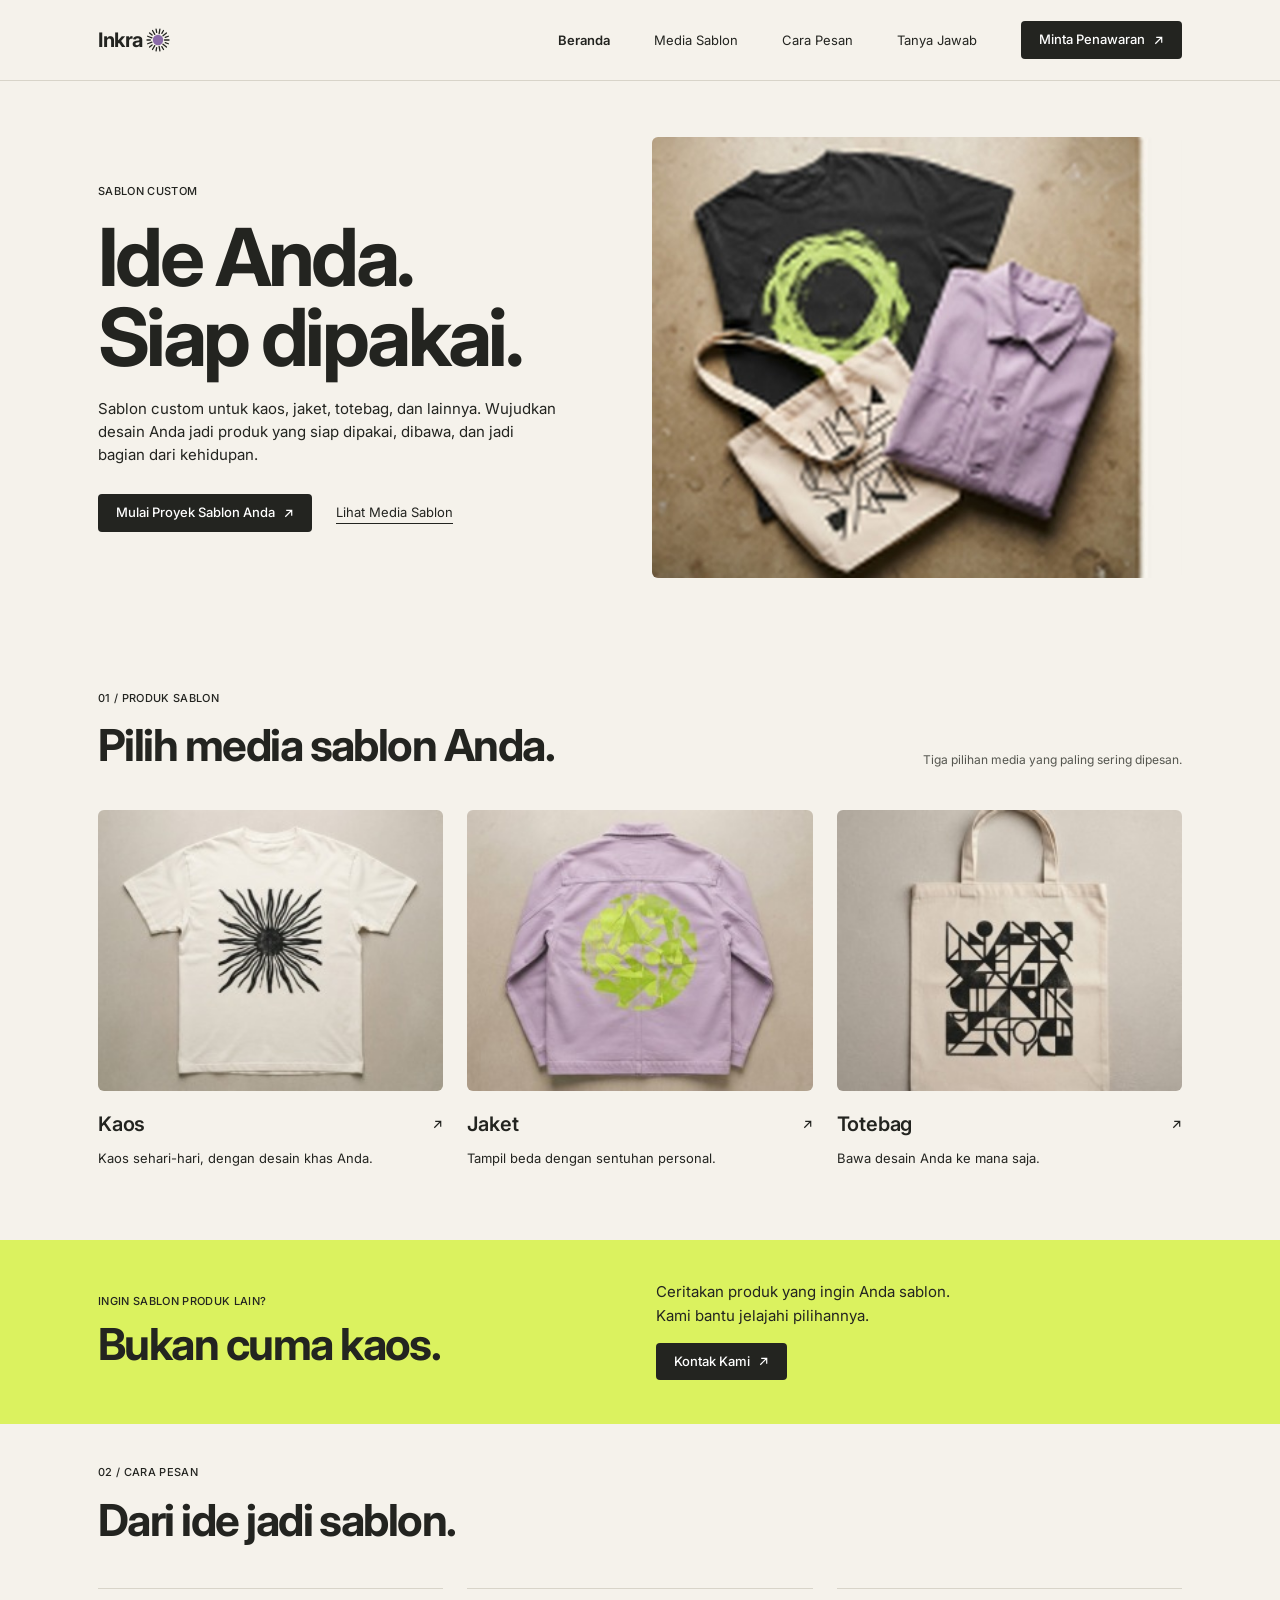
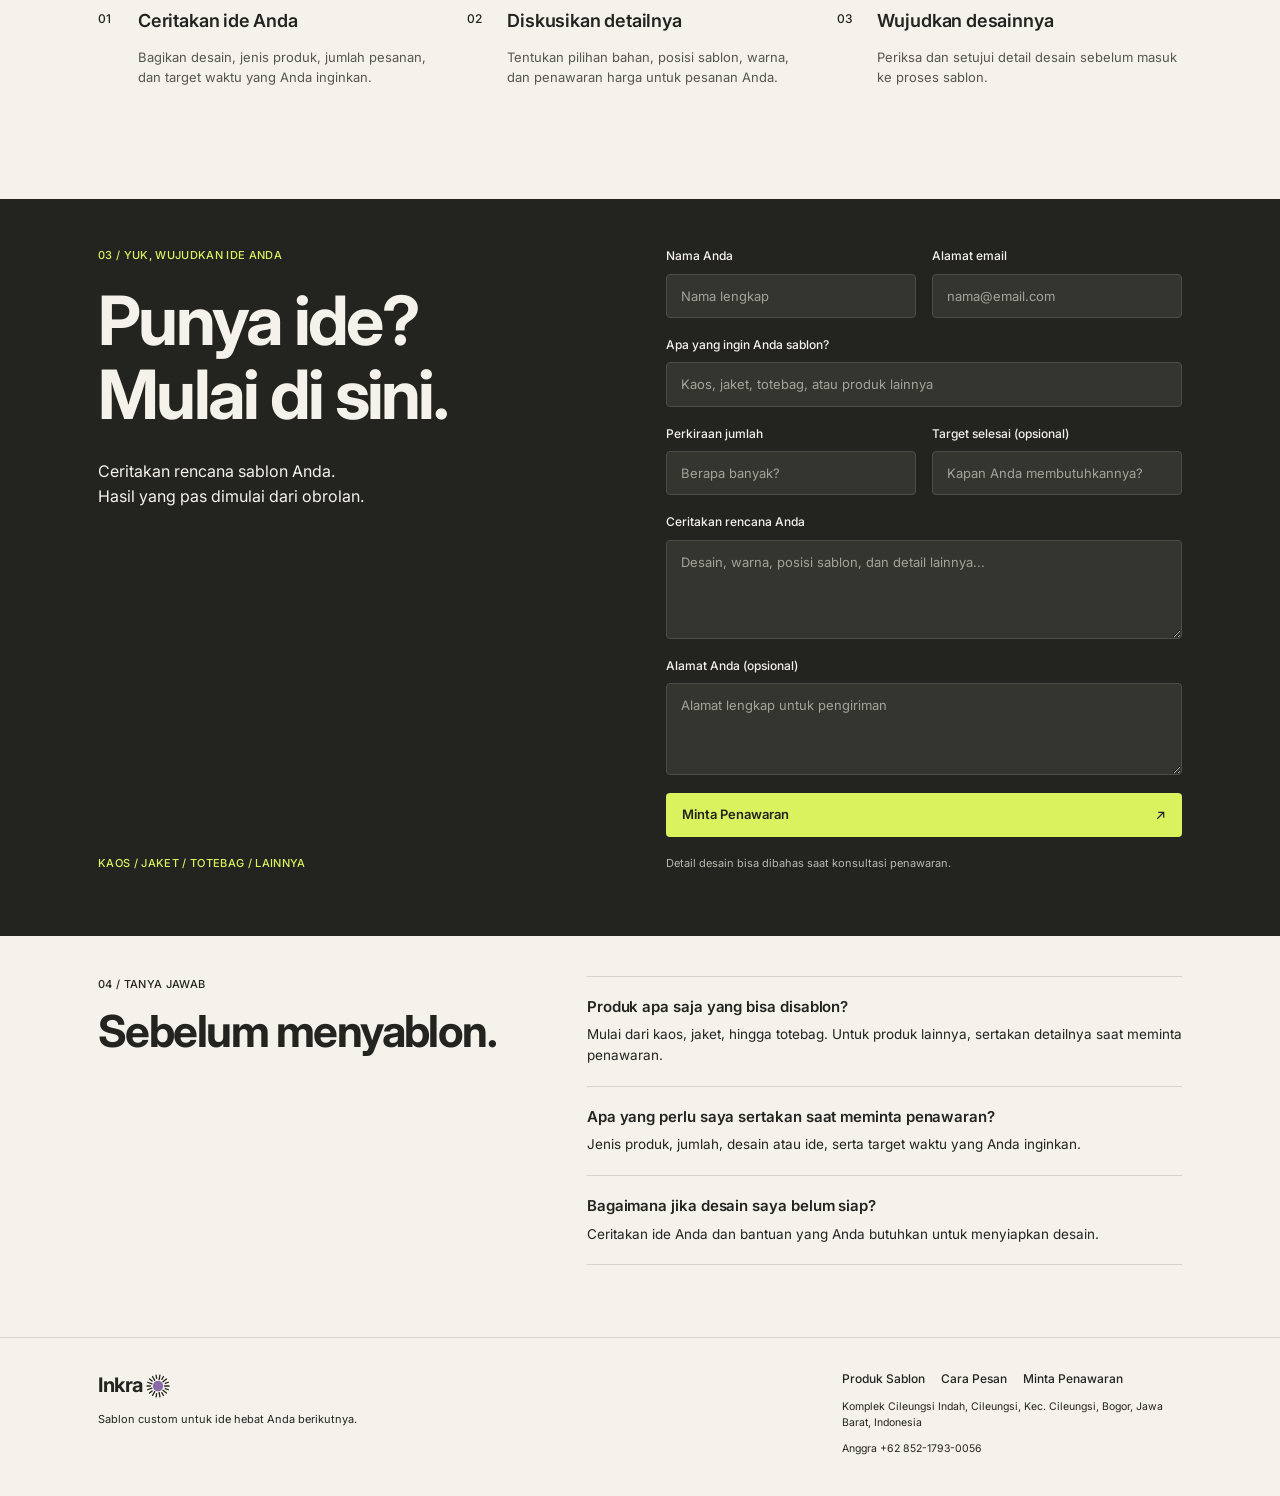
==== statis/index.html @ 68dd6d03 "Commit tugas UI/UX" ====
<!DOCTYPE html>
<html lang="id">
<head>
    <meta charset="utf-8">
    <meta name="viewport" content="width=device-width, initial-scale=1">
    <title>Inkra — Sablon custom untuk ide hebat Anda</title>
    <meta name="description" content="Sablon custom untuk kaos, jaket, totebag, dan lainnya. Ceritakan ide Anda, kami wujudkan jadi produk siap pakai.">
    <link rel="preconnect" href="https://fonts.googleapis.com">
    <link rel="preconnect" href="https://fonts.gstatic.com" crossorigin>
    <link href="https://fonts.googleapis.com/css2?family=Inter:wght@400;500;600;700&display=swap" rel="stylesheet">
    <link rel="stylesheet" href="assets/css/style.css">
</head>
<body>
<header class="site-header">
    <div class="wrap bar">
        <a class="logo" href="index.html" aria-label="Inkra, ke beranda">Inkra<svg class="logo-ikon" viewBox="0 0 24 24" width="24" height="24" aria-hidden="true"><circle cx="12" cy="12" r="5.2" fill="#8a6aa8"/><g stroke="#232420" stroke-width="1.3" stroke-linecap="round"><line x1="18.50" y1="12.00" x2="23.00" y2="12.00"/><line x1="19.24" y1="14.63" x2="22.34" y2="15.76"/><line x1="16.98" y1="16.18" x2="20.43" y2="19.07"/><line x1="15.85" y1="18.67" x2="17.50" y2="21.53"/><line x1="13.13" y1="18.40" x2="13.91" y2="22.83"/><line x1="10.66" y1="19.58" x2="10.09" y2="22.83"/><line x1="8.75" y1="17.63" x2="6.50" y2="21.53"/><line x1="6.10" y1="16.95" x2="3.57" y2="19.07"/><line x1="5.89" y1="14.22" x2="1.66" y2="15.76"/><line x1="4.30" y1="12.00" x2="1.00" y2="12.00"/><line x1="5.89" y1="9.78" x2="1.66" y2="8.24"/><line x1="6.10" y1="7.05" x2="3.57" y2="4.93"/><line x1="8.75" y1="6.37" x2="6.50" y2="2.47"/><line x1="10.66" y1="4.42" x2="10.09" y2="1.17"/><line x1="13.13" y1="5.60" x2="13.91" y2="1.17"/><line x1="15.85" y1="5.33" x2="17.50" y2="2.47"/><line x1="16.98" y1="7.82" x2="20.43" y2="4.93"/><line x1="19.24" y1="9.37" x2="22.34" y2="8.24"/></g></svg></a>
        <button class="nav-toggle" type="button" aria-expanded="false" aria-controls="menu">Menu</button>
        <nav class="menu" id="menu" aria-label="Navigasi utama">
                <a href="index.html" aria-current="page">Beranda</a>
                <a href="media-sablon.html">Media Sablon</a>
                <a href="cara-pesan.html">Cara Pesan</a>
                <a href="tanya-jawab.html">Tanya Jawab</a>
            <a class="btn btn-gelap" href="minta-penawaran.html">Minta Penawaran <svg class="ikon" viewBox="0 0 12 12" width="11" height="11" aria-hidden="true"><path d="M2.5 9.5l7-7M3.5 2.5h6v6" fill="none" stroke="currentColor" stroke-width="1.3"/></svg></a>
        </nav>
    </div>
</header>
<main>
<section class="hero">
    <div class="wrap hero-grid">
        <div class="hero-teks">
            <p class="eyebrow">Sablon custom</p>
            <h1>Ide Anda.<br>Siap dipakai.</h1>
            <p class="hero-ket">Sablon custom untuk kaos, jaket, totebag, dan lainnya. Wujudkan desain Anda jadi produk yang siap dipakai, dibawa, dan jadi bagian dari kehidupan.</p>
            <div class="hero-aksi">
                <a class="btn btn-gelap" href="minta-penawaran.html">Mulai Proyek Sablon Anda <svg class="ikon" viewBox="0 0 12 12" width="11" height="11" aria-hidden="true"><path d="M2.5 9.5l7-7M3.5 2.5h6v6" fill="none" stroke="currentColor" stroke-width="1.3"/></svg></a>
                <a class="tautan-garis" href="media-sablon.html">Lihat Media Sablon</a>
            </div>
        </div>
        <img class="hero-foto" src="assets/img/hero.jpg" width="612" height="504" alt="Kaos hitam, jaket ungu, dan totebag dengan desain sablon">
    </div>
</section>
<section class="section" id="media-sablon">
    <div class="wrap">
        <p class="eyebrow">01 / Produk sablon</p>
        <div class="section-head">
            <h2 class="judul">Pilih media sablon Anda.</h2>
            <p class="section-note">Tiga pilihan media yang paling sering dipesan.</p>
        </div>
        <div class="kartu-grid">
            <a class="kartu" href="minta-penawaran.html?produk=Kaos">
                <img src="assets/img/kaos.jpg" width="254" height="207" alt="Kaos dengan desain sablon" loading="lazy">
                <span class="kartu-judul"><span class="kartu-nama">Kaos</span><svg class="ikon" viewBox="0 0 12 12" width="11" height="11" aria-hidden="true"><path d="M2.5 9.5l7-7M3.5 2.5h6v6" fill="none" stroke="currentColor" stroke-width="1.3"/></svg></span>
                <span class="kartu-ket">Kaos sehari-hari, dengan desain khas Anda.</span>
            </a>
            <a class="kartu" href="minta-penawaran.html?produk=Jaket">
                <img src="assets/img/jaket.jpg" width="254" height="207" alt="Jaket dengan desain sablon" loading="lazy">
                <span class="kartu-judul"><span class="kartu-nama">Jaket</span><svg class="ikon" viewBox="0 0 12 12" width="11" height="11" aria-hidden="true"><path d="M2.5 9.5l7-7M3.5 2.5h6v6" fill="none" stroke="currentColor" stroke-width="1.3"/></svg></span>
                <span class="kartu-ket">Tampil beda dengan sentuhan personal.</span>
            </a>
            <a class="kartu" href="minta-penawaran.html?produk=Totebag">
                <img src="assets/img/totebag.jpg" width="254" height="207" alt="Totebag dengan desain sablon" loading="lazy">
                <span class="kartu-judul"><span class="kartu-nama">Totebag</span><svg class="ikon" viewBox="0 0 12 12" width="11" height="11" aria-hidden="true"><path d="M2.5 9.5l7-7M3.5 2.5h6v6" fill="none" stroke="currentColor" stroke-width="1.3"/></svg></span>
                <span class="kartu-ket">Bawa desain Anda ke mana saja.</span>
            </a>
        </div>
    </div>
</section>
<section class="band">
    <div class="wrap band-grid">
        <div>
            <p class="eyebrow">Ingin sablon produk lain?</p>
            <h2 class="judul">Bukan cuma kaos.</h2>
        </div>
        <div class="band-aksi">
            <p>Ceritakan produk yang ingin Anda sablon.<br>Kami bantu jelajahi pilihannya.</p>
            <a class="btn btn-gelap" href="https://wa.me/6285217930056?text=Halo%20Inkra%2C%20saya%20ingin%20bertanya%20soal%20sablon." target="_blank" rel="noopener">Kontak Kami <svg class="ikon" viewBox="0 0 12 12" width="11" height="11" aria-hidden="true"><path d="M2.5 9.5l7-7M3.5 2.5h6v6" fill="none" stroke="currentColor" stroke-width="1.3"/></svg></a>
        </div>
    </div>
</section>
<section class="section" id="cara-pesan">
    <div class="wrap">
        <p class="eyebrow">02 / Cara pesan</p>
        <h2 class="judul">Dari ide jadi sablon.</h2>
        <ol class="langkah">
            <li class="langkah-item">
                <span class="langkah-no">01</span>
                <div>
                    <h3>Ceritakan ide Anda</h3>
                    <p>Bagikan desain, jenis produk, jumlah pesanan, dan target waktu yang Anda inginkan.</p>
                </div>
            </li>
            <li class="langkah-item">
                <span class="langkah-no">02</span>
                <div>
                    <h3>Diskusikan detailnya</h3>
                    <p>Tentukan pilihan bahan, posisi sablon, warna, dan penawaran harga untuk pesanan Anda.</p>
                </div>
            </li>
            <li class="langkah-item">
                <span class="langkah-no">03</span>
                <div>
                    <h3>Wujudkan desainnya</h3>
                    <p>Periksa dan setujui detail desain sebelum masuk ke proses sablon.</p>
                </div>
            </li>
        </ol>
    </div>
</section>
<section class="panel-gelap" id="penawaran">
    <div class="wrap form-grid">
        <div class="form-kiri">
            <div>
                <p class="eyebrow eyebrow-lime">03 / Yuk, wujudkan ide Anda</p>
                <h2 class="judul judul-besar">Punya ide?<br>Mulai di sini.</h2>
                <p class="form-ket">Ceritakan rencana sablon Anda.<br>Hasil yang pas dimulai dari obrolan.</p>
            </div>
            <p class="eyebrow eyebrow-lime form-tag">Kaos / Jaket / Totebag / Lainnya</p>
        </div>

        <form class="form" id="form-penawaran" novalidate>
            <div class="baris">
                <div class="field">
                    <label for="nama">Nama Anda</label>
                    <input id="nama" name="nama" type="text" maxlength="100" placeholder="Nama lengkap" autocomplete="name" required>
                </div>
                <div class="field">
                    <label for="email">Alamat email</label>
                    <input id="email" name="email" type="email" maxlength="150" placeholder="nama@email.com" autocomplete="email" required>
                </div>
            </div>
            <div class="field">
                <label for="produk">Apa yang ingin Anda sablon?</label>
                <input id="produk" name="produk" type="text" maxlength="150" placeholder="Kaos, jaket, totebag, atau produk lainnya" required>
            </div>
            <div class="baris">
                <div class="field">
                    <label for="jumlah">Perkiraan jumlah</label>
                    <input id="jumlah" name="jumlah" type="text" maxlength="50" placeholder="Berapa banyak?" required>
                </div>
                <div class="field">
                    <label for="target">Target selesai (opsional)</label>
                    <input id="target" name="target" type="text" maxlength="100" placeholder="Kapan Anda membutuhkannya?">
                </div>
            </div>
            <div class="field">
                <label for="rencana">Ceritakan rencana Anda</label>
                <textarea id="rencana" name="rencana" rows="4" maxlength="2000" placeholder="Desain, warna, posisi sablon, dan detail lainnya..."></textarea>
            </div>
            <div class="field">
                <label for="alamat">Alamat Anda (opsional)</label>
                <textarea id="alamat" name="alamat" rows="3" maxlength="500" placeholder="Alamat lengkap untuk pengiriman"></textarea>
            </div>
            <button class="btn btn-lime btn-blok" type="submit"><span>Minta Penawaran</span><svg class="ikon" viewBox="0 0 12 12" width="11" height="11" aria-hidden="true"><path d="M2.5 9.5l7-7M3.5 2.5h6v6" fill="none" stroke="currentColor" stroke-width="1.3"/></svg></button>
            <p class="form-catatan">Detail desain bisa dibahas saat konsultasi penawaran.</p>
        </form>
    </div>
</section>
<section class="section" id="tanya-jawab">
    <div class="wrap faq-grid">
        <div>
            <p class="eyebrow">04 / Tanya jawab</p>
            <h2 class="judul">Sebelum menyablon.</h2>
        </div>
        <div class="faq-daftar">
            <div class="faq-item">
                <h3>Produk apa saja yang bisa disablon?</h3>
                <p>Mulai dari kaos, jaket, hingga totebag. Untuk produk lainnya, sertakan detailnya saat meminta penawaran.</p>
            </div>
            <div class="faq-item">
                <h3>Apa yang perlu saya sertakan saat meminta penawaran?</h3>
                <p>Jenis produk, jumlah, desain atau ide, serta target waktu yang Anda inginkan.</p>
            </div>
            <div class="faq-item">
                <h3>Bagaimana jika desain saya belum siap?</h3>
                <p>Ceritakan ide Anda dan bantuan yang Anda butuhkan untuk menyiapkan desain.</p>
            </div>
        </div>
    </div>
</section>
</main>
<footer class="site-footer">
    <div class="wrap footer-grid">
        <div>
            <a class="logo" href="index.html" aria-label="Inkra, ke beranda">Inkra<svg class="logo-ikon" viewBox="0 0 24 24" width="24" height="24" aria-hidden="true"><circle cx="12" cy="12" r="5.2" fill="#8a6aa8"/><g stroke="#232420" stroke-width="1.3" stroke-linecap="round"><line x1="18.50" y1="12.00" x2="23.00" y2="12.00"/><line x1="19.24" y1="14.63" x2="22.34" y2="15.76"/><line x1="16.98" y1="16.18" x2="20.43" y2="19.07"/><line x1="15.85" y1="18.67" x2="17.50" y2="21.53"/><line x1="13.13" y1="18.40" x2="13.91" y2="22.83"/><line x1="10.66" y1="19.58" x2="10.09" y2="22.83"/><line x1="8.75" y1="17.63" x2="6.50" y2="21.53"/><line x1="6.10" y1="16.95" x2="3.57" y2="19.07"/><line x1="5.89" y1="14.22" x2="1.66" y2="15.76"/><line x1="4.30" y1="12.00" x2="1.00" y2="12.00"/><line x1="5.89" y1="9.78" x2="1.66" y2="8.24"/><line x1="6.10" y1="7.05" x2="3.57" y2="4.93"/><line x1="8.75" y1="6.37" x2="6.50" y2="2.47"/><line x1="10.66" y1="4.42" x2="10.09" y2="1.17"/><line x1="13.13" y1="5.60" x2="13.91" y2="1.17"/><line x1="15.85" y1="5.33" x2="17.50" y2="2.47"/><line x1="16.98" y1="7.82" x2="20.43" y2="4.93"/><line x1="19.24" y1="9.37" x2="22.34" y2="8.24"/></g></svg></a>
            <p class="footer-tagline">Sablon custom untuk ide hebat Anda berikutnya.</p>
        </div>
        <div class="footer-info">
            <nav class="footer-links" aria-label="Tautan footer">
                <a href="media-sablon.html">Produk Sablon</a>
                <a href="cara-pesan.html">Cara Pesan</a>
                <a href="minta-penawaran.html">Minta Penawaran</a>
            </nav>
            <p class="footer-alamat">Komplek Cileungsi Indah, Cileungsi, Kec. Cileungsi, Bogor, Jawa Barat, Indonesia</p>
            <p class="footer-alamat">Anggra +62 852-1793-0056</p>
        </div>
    </div>
</footer>

<div class="modal" id="modal-sukses" role="dialog" aria-modal="true" aria-labelledby="modal-judul" hidden>
    <div class="modal-kotak">
        <h2 id="modal-judul">Permintaan diterima.</h2>
        <p>Mohon berkenan untuk menunggu beberapa saat, kami akan menghubungi anda segera.</p>
        <button class="btn btn-gelap" type="button" data-tutup>Tutup</button>
    </div>
</div>

<script src="assets/js/main.js"></script>
</body>
</html>
---- statis/assets/css/style.css ----
:root {
    --krem: #f5f2eb;
    --tinta: #232420;
    --lime: #dbf25f;
    --abu: #55564f;
    --garis: #d8d4c9;
    --field: #34352f;
    --field-garis: #4b4c45;
    --lebar: 1180px;
    --pad: clamp(20px, 4vw, 48px);
}

*, *::before, *::after { box-sizing: border-box; }
html { -webkit-text-size-adjust: 100%; scroll-behavior: smooth; }
body {
    margin: 0;
    background: var(--krem);
    color: var(--tinta);
    font-family: "Inter", system-ui, -apple-system, "Segoe UI", Roboto, sans-serif;
    font-size: 15px;
    line-height: 1.55;
    -webkit-font-smoothing: antialiased;
}
img { display: block; max-width: 100%; height: auto; }
a { color: inherit; text-decoration: none; }
h1, h2, h3, p, ol { margin: 0; }
ol { padding: 0; list-style: none; }
:focus-visible { outline: 2px solid var(--tinta); outline-offset: 3px; }
.panel-gelap :focus-visible, .band-gelap :focus-visible { outline-color: var(--lime); }

.wrap { max-width: var(--lebar); margin: 0 auto; padding: 0 var(--pad); }

/* ---------- Tombol & teks umum ---------- */
.btn {
    display: inline-flex; align-items: center; gap: 8px;
    padding: 11px 18px; border: 0; border-radius: 4px;
    font-weight: 500; font-size: 13px; line-height: 1.2; font-family: inherit; cursor: pointer;
}
.btn-gelap { background: var(--tinta); color: #fff; }
.btn-lime  { background: var(--lime); color: var(--tinta); }
.btn-blok  { width: 100%; justify-content: space-between; padding: 14px 16px; font-weight: 600; }
.btn:hover { filter: brightness(1.12); }
.btn-lime:hover { filter: brightness(.96); }
.ikon { flex: none; }

.eyebrow { font-size: 11px; font-weight: 500; letter-spacing: .03em; text-transform: uppercase; }
.eyebrow-lime { color: var(--lime); }
.judul {
    font-size: clamp(30px, 4vw, 44px); font-weight: 700;
    letter-spacing: -.035em; line-height: 1.1;
}
.judul-besar { font-size: clamp(44px, 6vw, 68px); line-height: 1.08; letter-spacing: -.04em; }
.tautan-garis { font-size: 13px; border-bottom: 1px solid currentColor; padding-bottom: 1px; }

/* ---------- Header ---------- */
.site-header { background: var(--krem); border-bottom: 1px solid var(--garis); position: relative; z-index: 20; }
.bar { display: flex; align-items: center; justify-content: space-between; height: 80px; gap: 24px; }
.logo { display: inline-flex; align-items: center; gap: 3px; font-size: 20px; font-weight: 700; letter-spacing: -.02em; }
.menu { display: flex; align-items: center; gap: 44px; }
.menu > a:not(.btn) { font-size: 13px; }
.menu > a[aria-current="page"] { font-weight: 600; }
.nav-toggle {
    display: none; padding: 8px 14px; border: 1px solid var(--tinta); border-radius: 4px;
    background: transparent; color: inherit; font-weight: 500; font-size: 13px; line-height: 1; font-family: inherit; cursor: pointer;
}

/* ---------- Hero ---------- */
.hero { padding: 56px 0 72px; }
.hero-grid { display: grid; grid-template-columns: 1fr 1.08fr; gap: clamp(32px, 5vw, 72px); align-items: center; }
.hero h1 { margin: 16px 0 20px; font-size: clamp(46px, 6.6vw, 80px); font-weight: 700; letter-spacing: -.045em; line-height: 1; }
.hero-ket { max-width: 460px; font-size: 15px; }
.hero-aksi { display: flex; align-items: center; flex-wrap: wrap; gap: 24px; margin-top: 28px; }
.hero-foto { width: 100%; aspect-ratio: 6 / 5; object-fit: cover; border-radius: 6px; }

/* ---------- Seksi umum ---------- */
.section { padding: 40px 0 72px; }
.section .eyebrow { margin-bottom: 14px; }
.section-head { display: flex; justify-content: space-between; align-items: flex-end; gap: 24px; }
.section-note { max-width: 260px; font-size: 12px; color: var(--abu); text-align: right; }

/* ---------- Kartu media ---------- */
.kartu-grid { display: grid; grid-template-columns: repeat(3, 1fr); gap: 24px; margin-top: 40px; }
.kartu { display: block; }
.kartu img { width: 100%; aspect-ratio: 254 / 207; object-fit: cover; border-radius: 6px; background: #ddd8cc; }
.kartu-judul { display: flex; justify-content: space-between; align-items: center; margin-top: 18px; }
.kartu-nama { font-size: 20px; font-weight: 600; letter-spacing: -.01em; }
.kartu-ket { display: block; margin-top: 8px; font-size: 13px; }
.kartu:hover .ikon { transform: translate(2px, -2px); }
.ikon { transition: transform .15s ease; }

/* ---------- Band lime / gelap ---------- */
.band { background: var(--lime); padding: 40px 0 44px; }
.band-grid { display: grid; grid-template-columns: 1fr 1fr; gap: 32px; align-items: center; }
.band .judul { margin-top: 10px; }
.band-aksi { display: flex; flex-direction: column; align-items: flex-start; gap: 16px; }
.band-aksi p { font-size: 15px; }
.band-gelap { background: var(--tinta); color: var(--krem); }

/* ---------- Cara pesan ---------- */
.langkah { display: grid; grid-template-columns: repeat(3, 1fr); column-gap: 24px; margin-top: 44px; }
.langkah-item { display: grid; grid-template-columns: 36px 1fr; gap: 4px; padding: 18px 0 40px; border-top: 1px solid var(--garis); }
.langkah-no { font-size: 12px; font-weight: 500; padding-top: 3px; }
.langkah h3 { font-size: 18px; font-weight: 600; letter-spacing: -.01em; }
.langkah p { margin-top: 12px; font-size: 13px; color: var(--abu); max-width: 300px; }
.banner-foto { width: 100%; height: clamp(140px, 19vw, 230px); object-fit: cover; border-radius: 6px; margin-top: 8px; }

/* ---------- Tanya jawab ---------- */
.faq-grid { display: grid; grid-template-columns: 1fr 1.35fr; gap: 48px; }
.faq-item { padding: 18px 0 20px; border-top: 1px solid var(--garis); }
.faq-item:last-child { border-bottom: 1px solid var(--garis); }
.faq-item h3 { font-size: 15px; font-weight: 600; letter-spacing: -.005em; }
.faq-item p { margin-top: 6px; font-size: 13.5px; }

/* ---------- Form ---------- */
.panel-gelap { background: var(--tinta); color: var(--krem); padding: 48px 0 64px; }
.form-grid { display: grid; grid-template-columns: 1fr 1.05fr; gap: clamp(32px, 6vw, 88px); }
.form-kiri { display: flex; flex-direction: column; justify-content: space-between; gap: 48px; min-height: 440px; }
.form-kiri .eyebrow { margin-bottom: 20px; }
.form-kiri .form-tag { margin: 0; }
.form-ket { margin-top: 28px; max-width: 360px; font-size: 16px; }

.form { display: grid; gap: 18px; align-content: start; }
.baris { display: grid; grid-template-columns: 1fr 1fr; gap: 16px; }
.field { display: grid; gap: 8px; align-content: start; }
.field label { font-size: 12px; font-weight: 500; }
.field input, .field textarea {
    width: 100%; padding: 12px 14px;
    background: var(--field); border: 1px solid var(--field-garis); border-radius: 4px;
    color: var(--krem); font-weight: 400; font-size: 13px; line-height: 1.4; font-family: inherit;
}
.field textarea { resize: vertical; min-height: 92px; }
.field input::placeholder, .field textarea::placeholder { color: #a3a39a; }
.field input:focus, .field textarea:focus { outline: 2px solid var(--lime); outline-offset: 0; border-color: var(--lime); }
.field [aria-invalid="true"] { border-color: #ff8a7a; }
.galat { font-size: 12px; color: #ffa99c; }
.galat-umum { padding: 10px 12px; border: 1px solid #ff8a7a; border-radius: 4px; }
.form-catatan { font-size: 11px; color: #b9b9b0; }
.jebakan { position: absolute; left: -9999px; width: 1px; height: 1px; overflow: hidden; }

/* ---------- Footer ---------- */
.site-footer { background: var(--krem); border-top: 1px solid var(--garis); }
.footer-grid { display: flex; justify-content: space-between; gap: 32px; padding-top: 32px; padding-bottom: 40px; }
.footer-tagline { margin-top: 10px; font-size: 11px; }
.footer-info { max-width: 340px; }
.footer-links { display: flex; flex-wrap: wrap; gap: 8px 16px; font-size: 12px; font-weight: 500; }
.footer-alamat { margin-top: 10px; font-size: 10.5px; line-height: 1.5; }

/* ---------- Modal sukses ---------- */
.modal {
    position: fixed; inset: 0; z-index: 100; display: grid; place-items: center; padding: 20px;
    background: rgba(35, 36, 32, .55); -webkit-backdrop-filter: blur(10px); backdrop-filter: blur(10px);
}
.modal[hidden] { display: none; }
.modal-kotak { width: min(360px, 100%); padding: 40px 28px 32px; background: var(--lime); text-align: center; }
.modal-kotak h2 { font-size: 26px; font-weight: 700; letter-spacing: -.03em; }
.modal-kotak p { margin: 16px auto 28px; font-size: 13px; max-width: 280px; }
@media (prefers-reduced-motion: no-preference) {
    .modal { animation: muncul .2s ease-out; }
    .modal-kotak { animation: naik .25s ease-out; }
    @keyframes muncul { from { opacity: 0; } }
    @keyframes naik { from { transform: translateY(10px); } }
}

/* ---------- Responsif ---------- */
@media (max-width: 860px) {
    .nav-toggle { display: inline-block; }
    .menu {
        display: none; position: absolute; top: 100%; left: 0; right: 0;
        flex-direction: column; align-items: flex-start; gap: 18px;
        padding: 20px var(--pad) 24px; background: var(--krem); border-bottom: 1px solid var(--garis);
    }
    .menu.terbuka { display: flex; }
    .menu > a:not(.btn) { font-size: 15px; }

    .hero { padding: 36px 0 48px; }
    .hero-grid, .band-grid, .faq-grid, .form-grid { grid-template-columns: 1fr; }
    .section-head { flex-direction: column; align-items: flex-start; }
    .section-note { text-align: left; }
    .kartu-grid, .langkah { grid-template-columns: 1fr; }
    .langkah { margin-top: 28px; }
    .form-kiri { min-height: 0; }
    .footer-grid { flex-direction: column; }
}
@media (max-width: 520px) {
    .baris { grid-template-columns: 1fr; }
}
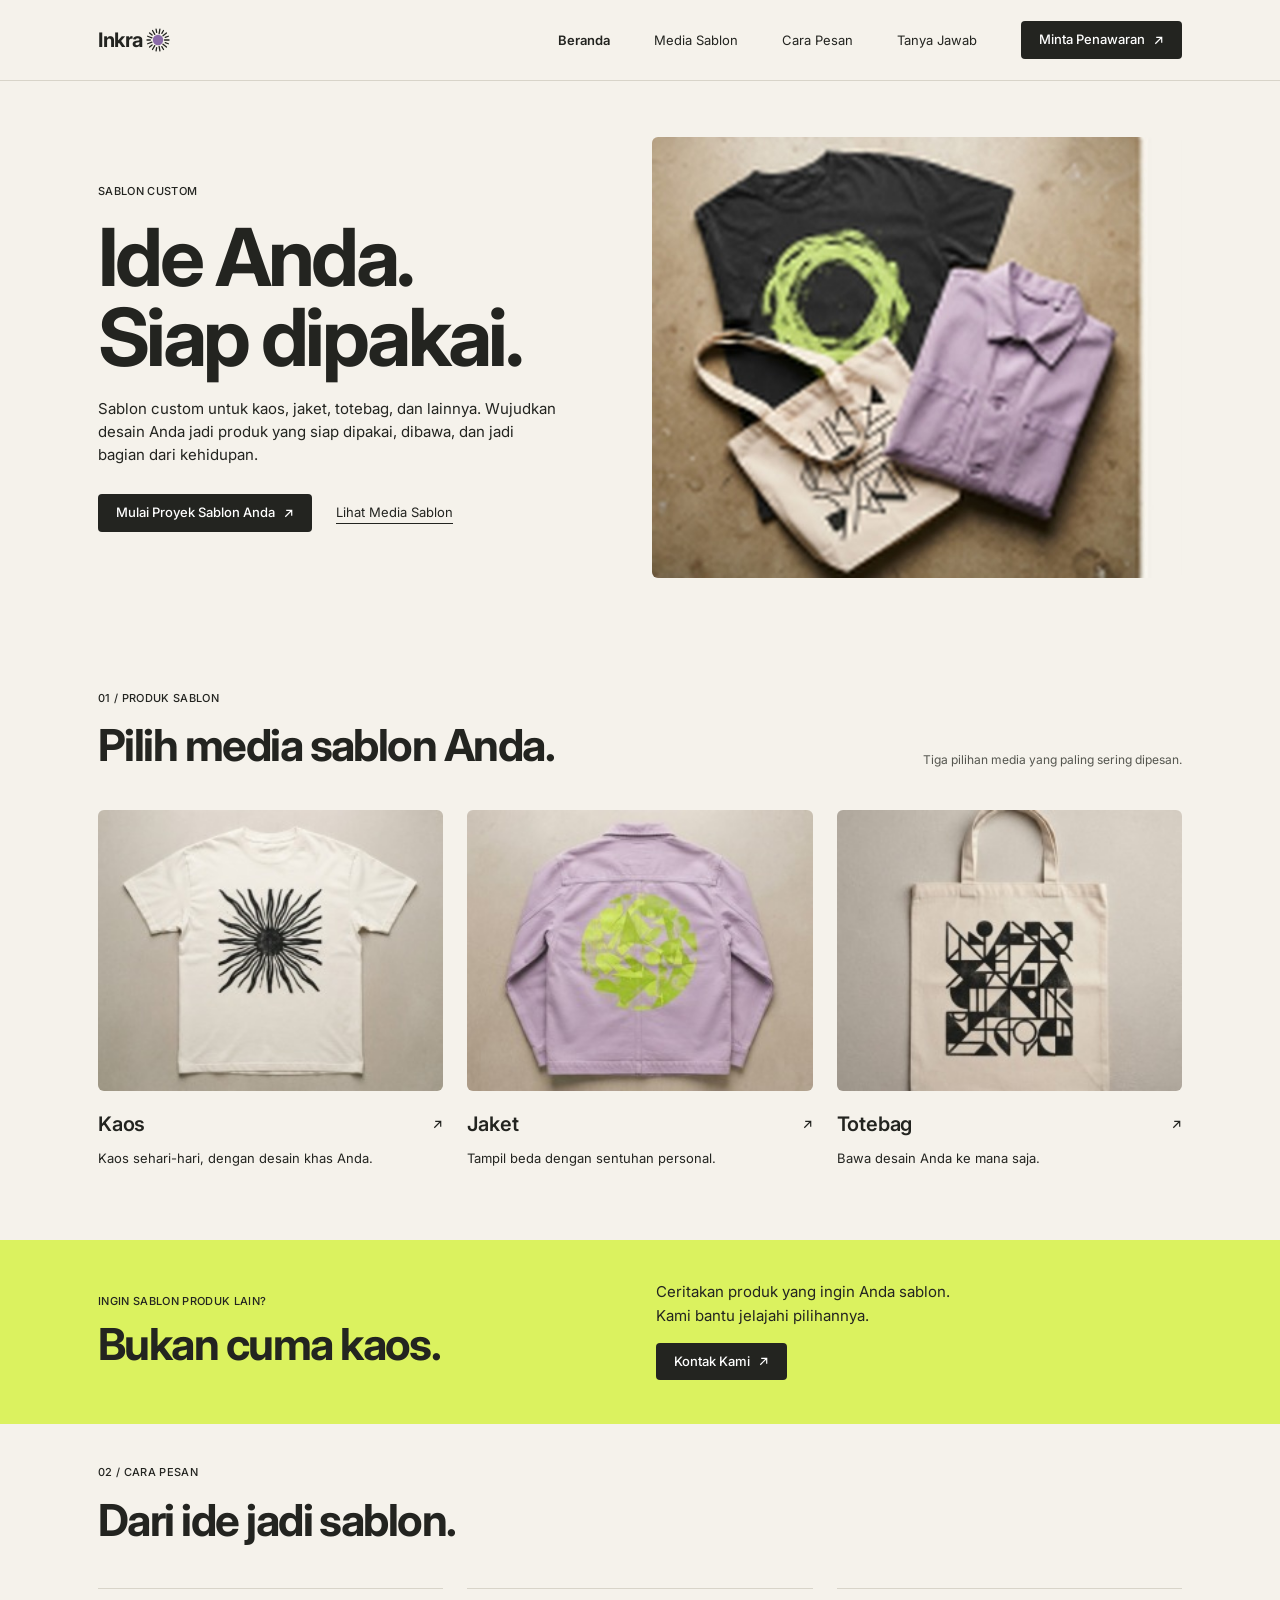
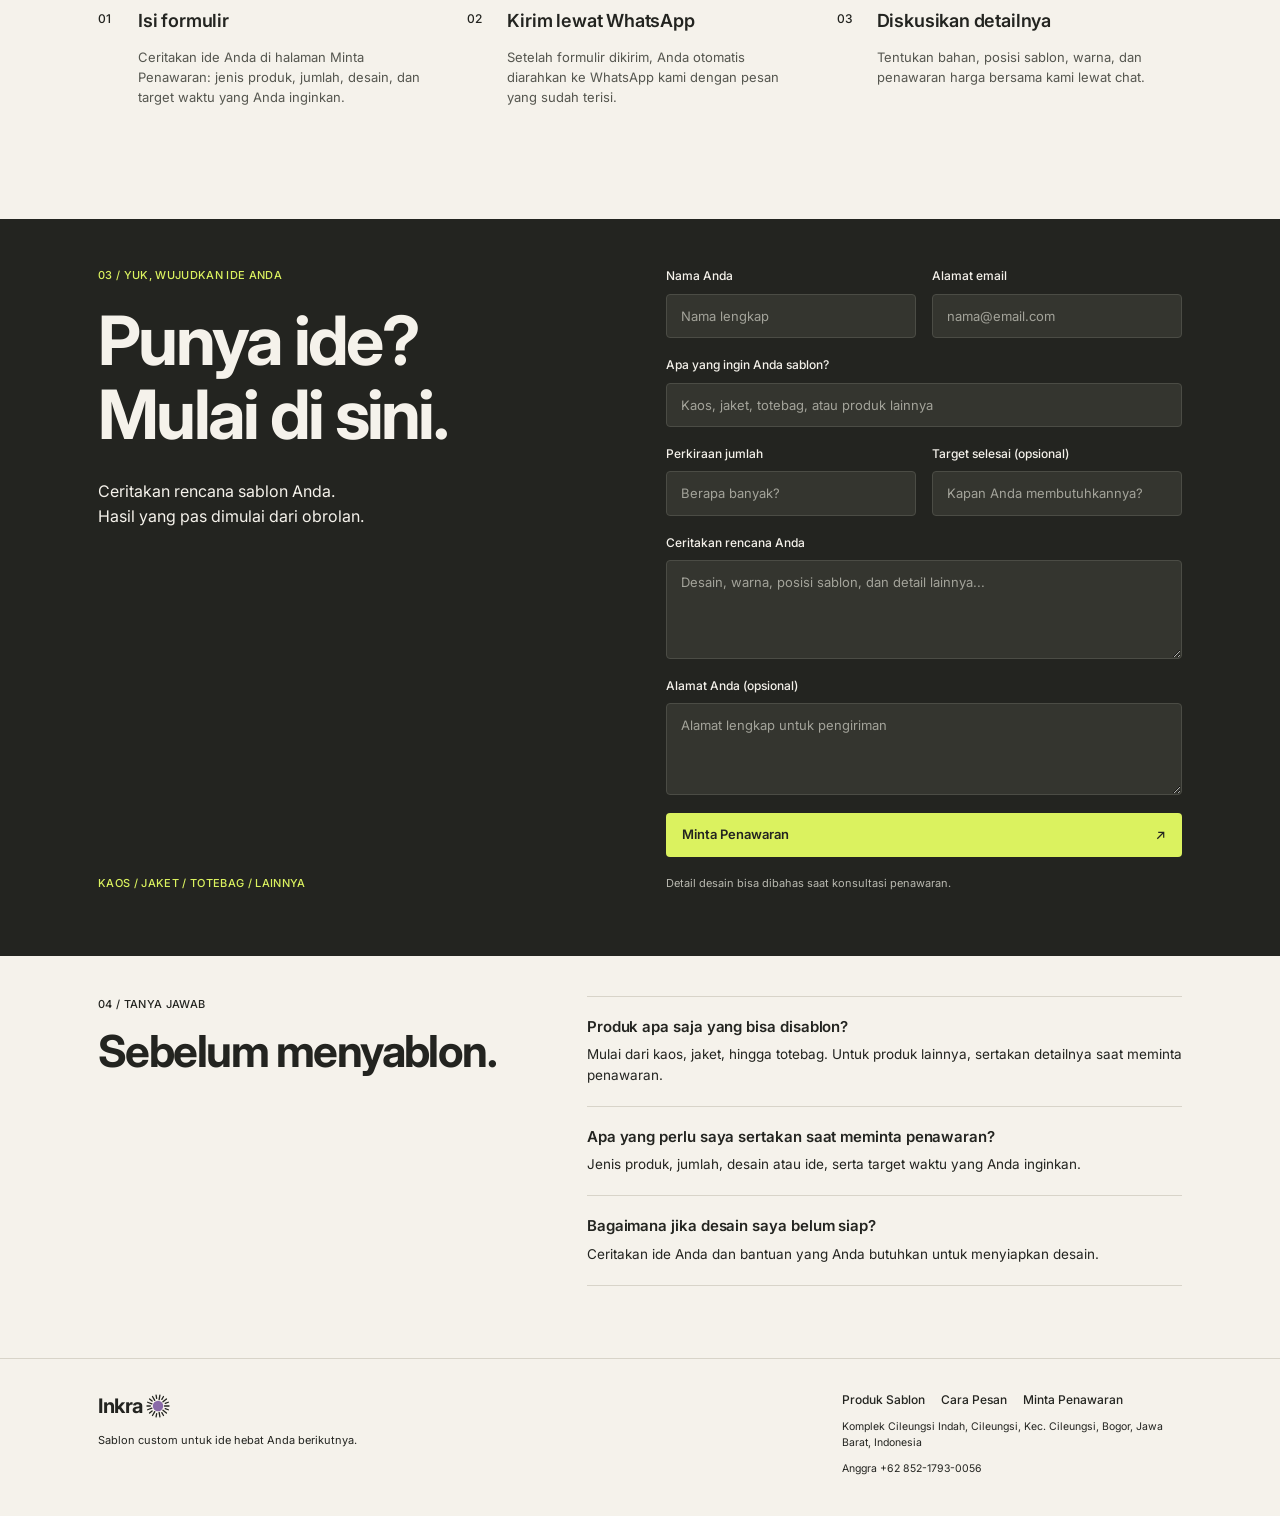
==== commit 4e2e7c1d: "revisi" ====
--- a/statis/index.html
+++ b/statis/index.html
@@ -85,22 +85,22 @@
             <li class="langkah-item">
                 <span class="langkah-no">01</span>
                 <div>
-                    <h3>Ceritakan ide Anda</h3>
-                    <p>Bagikan desain, jenis produk, jumlah pesanan, dan target waktu yang Anda inginkan.</p>
+                    <h3>Isi formulir</h3>
+                    <p>Ceritakan ide Anda di halaman Minta Penawaran: jenis produk, jumlah, desain, dan target waktu yang Anda inginkan.</p>
                 </div>
             </li>
             <li class="langkah-item">
                 <span class="langkah-no">02</span>
                 <div>
-                    <h3>Diskusikan detailnya</h3>
-                    <p>Tentukan pilihan bahan, posisi sablon, warna, dan penawaran harga untuk pesanan Anda.</p>
+                    <h3>Kirim lewat WhatsApp</h3>
+                    <p>Setelah formulir dikirim, Anda otomatis diarahkan ke WhatsApp kami dengan pesan yang sudah terisi.</p>
                 </div>
             </li>
             <li class="langkah-item">
                 <span class="langkah-no">03</span>
                 <div>
-                    <h3>Wujudkan desainnya</h3>
-                    <p>Periksa dan setujui detail desain sebelum masuk ke proses sablon.</p>
+                    <h3>Diskusikan detailnya</h3>
+                    <p>Tentukan bahan, posisi sablon, warna, dan penawaran harga bersama kami lewat chat.</p>
                 </div>
             </li>
         </ol>
@@ -200,7 +200,11 @@
     <div class="modal-kotak">
         <h2 id="modal-judul">Permintaan diterima.</h2>
         <p>Mohon berkenan untuk menunggu beberapa saat, kami akan menghubungi anda segera.</p>
-        <button class="btn btn-gelap" type="button" data-tutup>Tutup</button>
+        <p class="modal-wa" role="status">Mengarahkan Anda ke WhatsApp…</p>
+        <div class="modal-aksi">
+            <a class="btn btn-gelap" href="#" data-wa>Buka WhatsApp</a>
+            <button class="btn btn-garis" type="button" data-tutup>Tutup</button>
+        </div>
     </div>
 </div>
 
--- a/statis/assets/css/style.css
+++ b/statis/assets/css/style.css
@@ -184,3 +184,9 @@
 @media (max-width: 520px) {
     .baris { grid-template-columns: 1fr; }
 }
+
+/* ---------- Tombol tambahan (modal) ---------- */
+.btn-garis { background: transparent; color: var(--tinta); box-shadow: inset 0 0 0 1px currentColor; }
+.btn-garis:hover { filter: none; background: rgba(35, 36, 32, .08); }
+.modal-aksi { display: flex; justify-content: center; flex-wrap: wrap; gap: 10px; }
+.modal-kotak .modal-wa { margin: -12px auto 20px; font-size: 12px; font-weight: 500; }
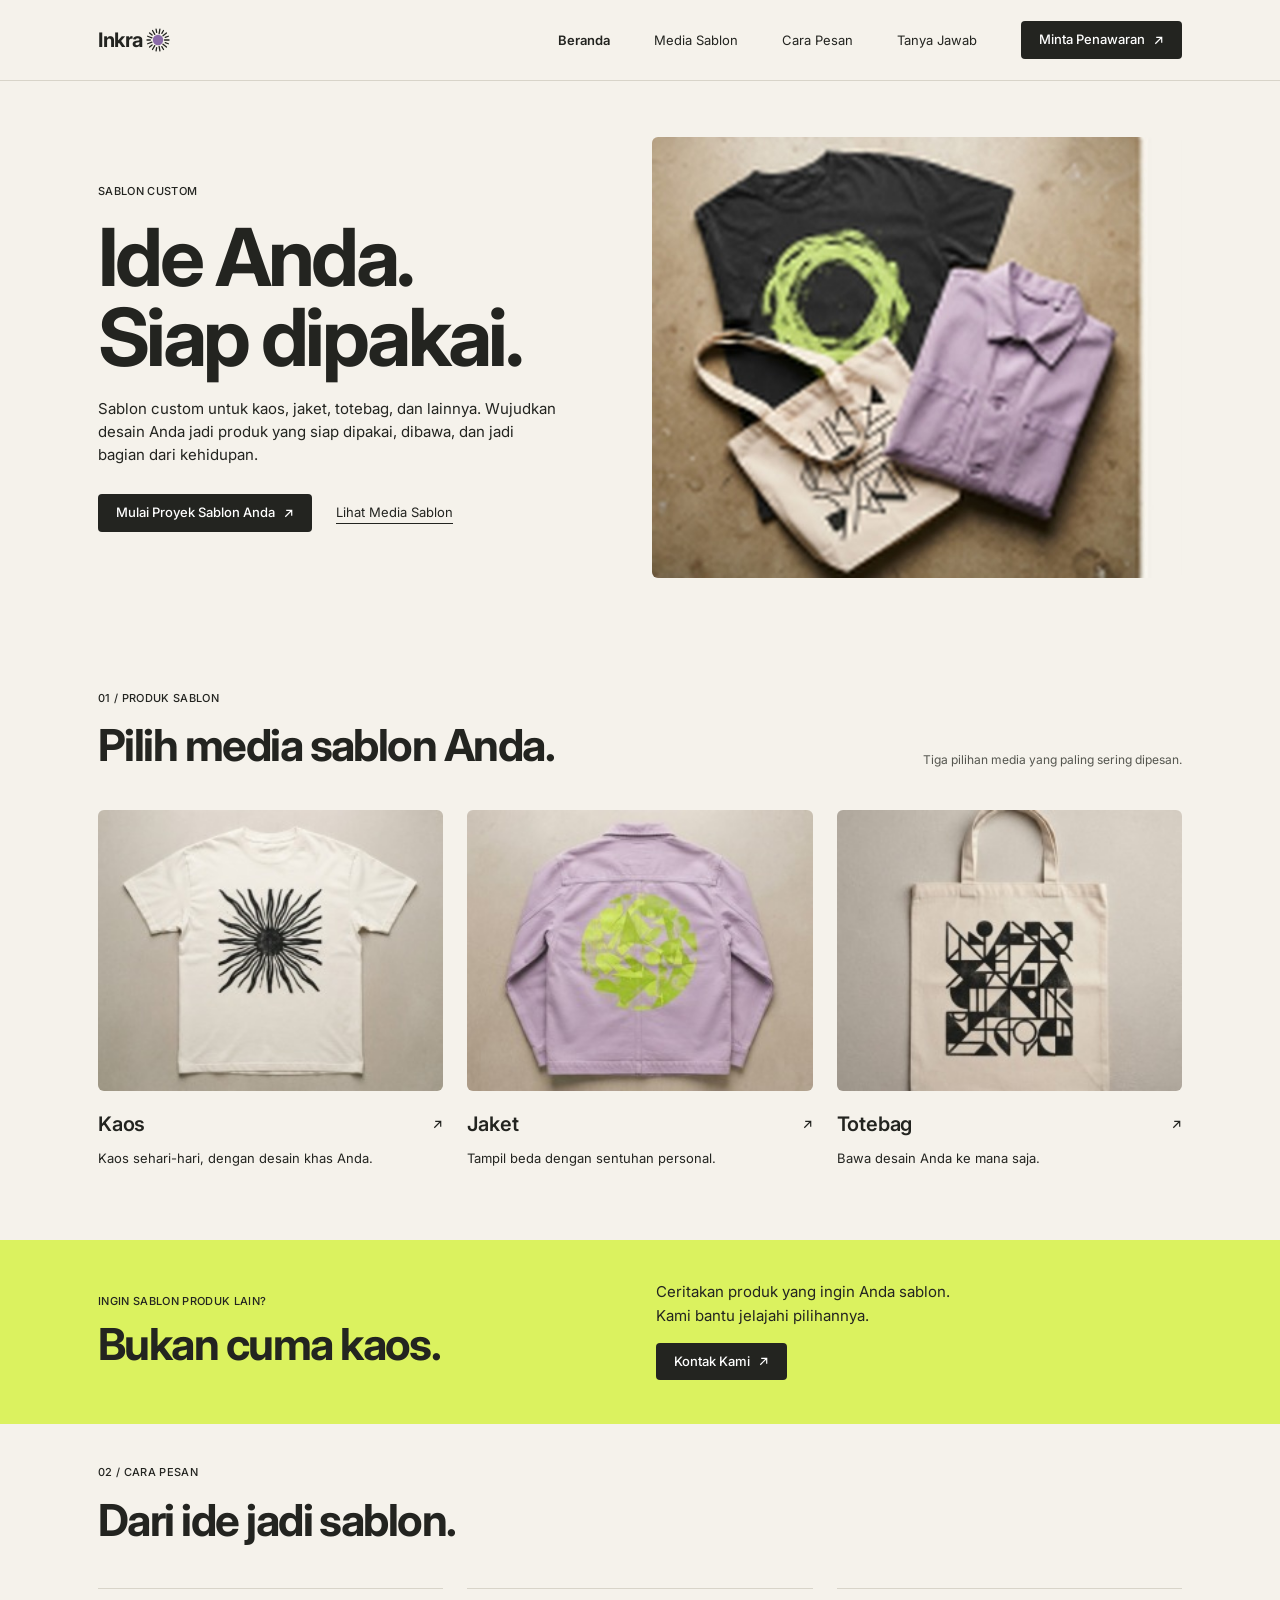
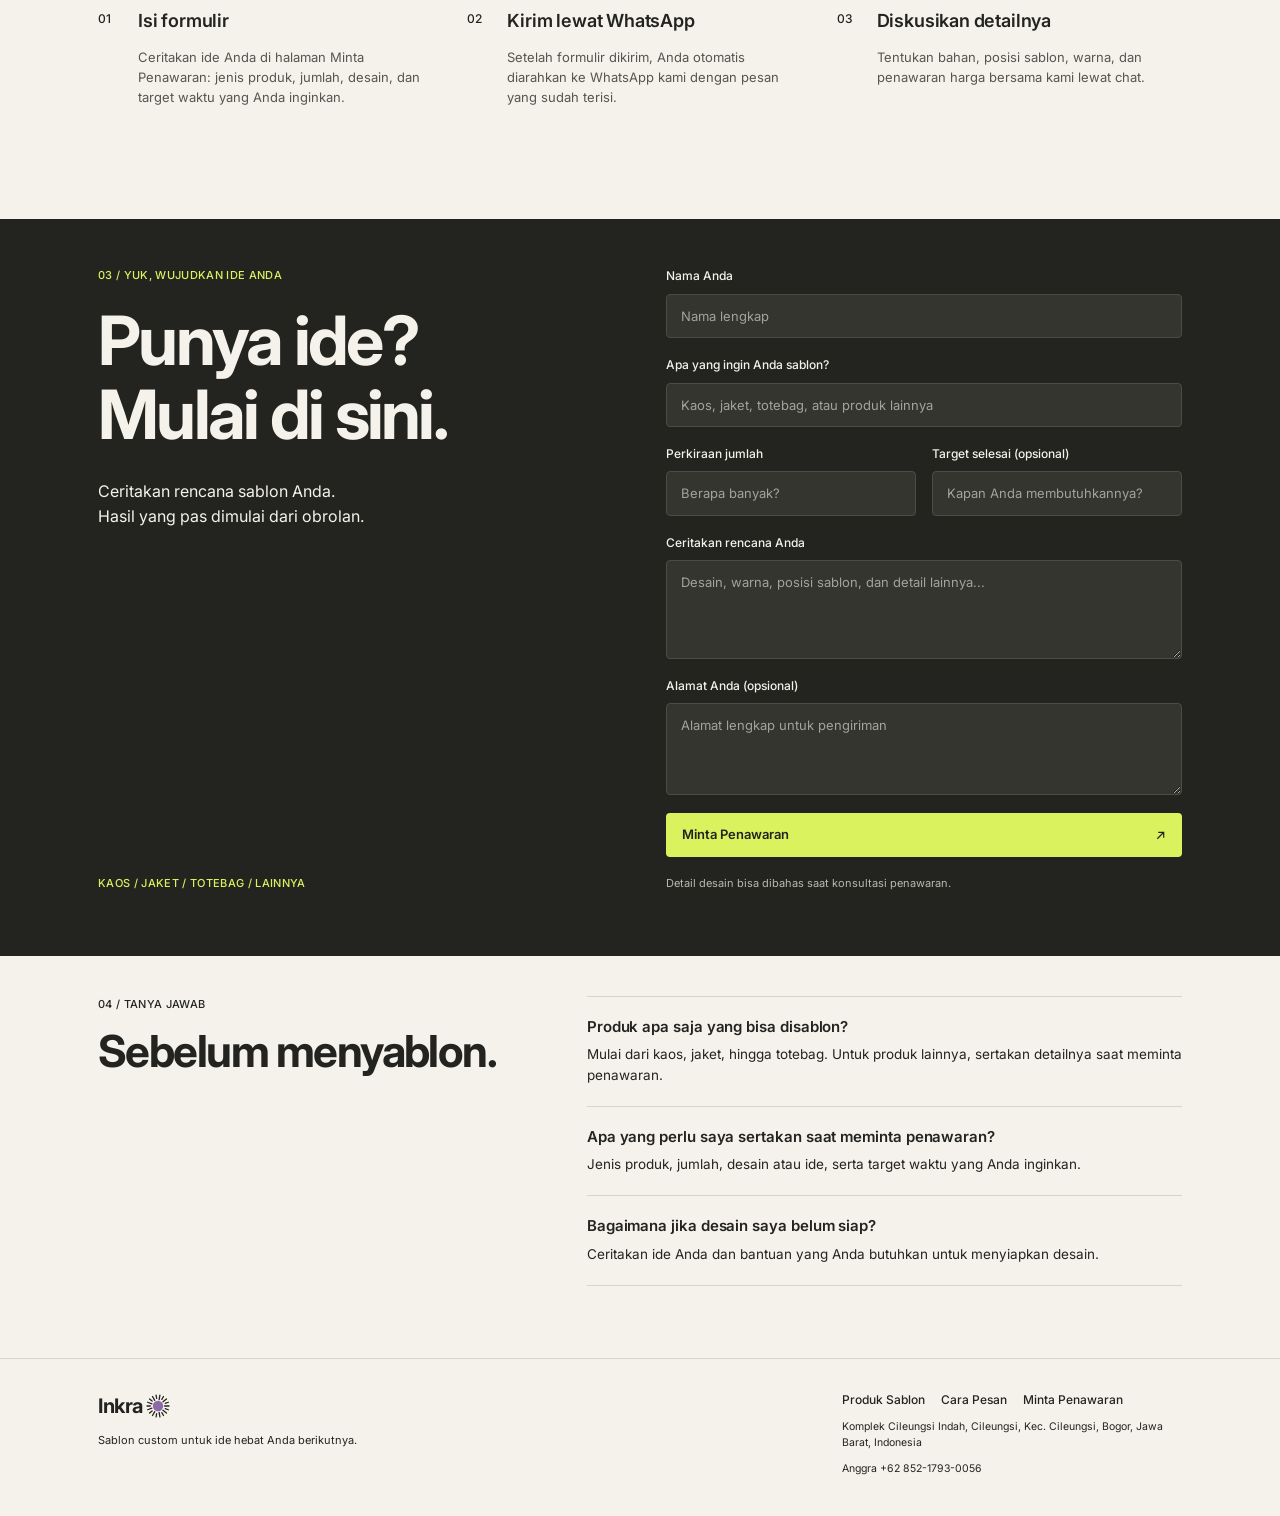
==== commit 6b0ff626: "menghilangkan fitur kirim pesan dengan email dan nomor telepon" ====
--- a/statis/index.html
+++ b/statis/index.html
@@ -118,15 +118,9 @@
         </div>
 
         <form class="form" id="form-penawaran" novalidate>
-            <div class="baris">
-                <div class="field">
-                    <label for="nama">Nama Anda</label>
-                    <input id="nama" name="nama" type="text" maxlength="100" placeholder="Nama lengkap" autocomplete="name" required>
-                </div>
-                <div class="field">
-                    <label for="email">Alamat email</label>
-                    <input id="email" name="email" type="email" maxlength="150" placeholder="nama@email.com" autocomplete="email" required>
-                </div>
+            <div class="field">
+                <label for="nama">Nama Anda</label>
+                <input id="nama" name="nama" type="text" maxlength="100" placeholder="Nama lengkap" autocomplete="name" required>
             </div>
             <div class="field">
                 <label for="produk">Apa yang ingin Anda sablon?</label>
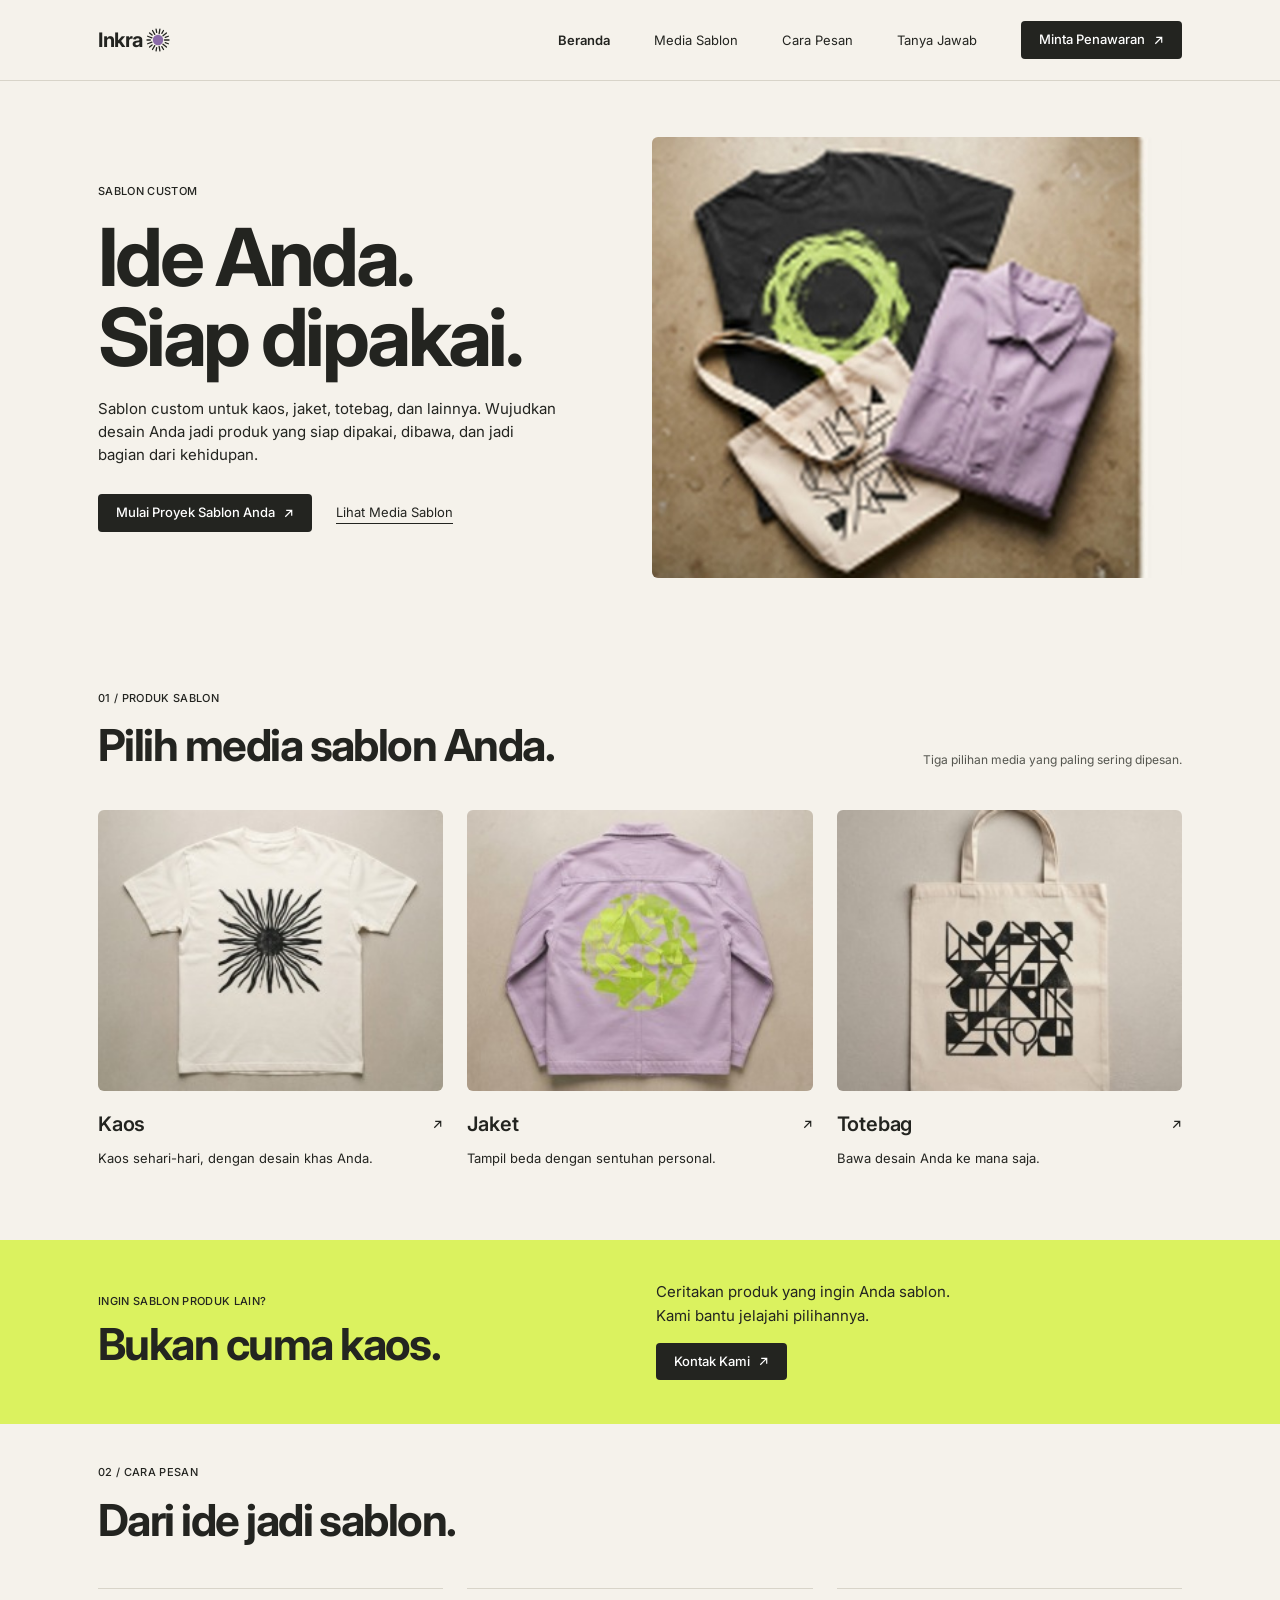
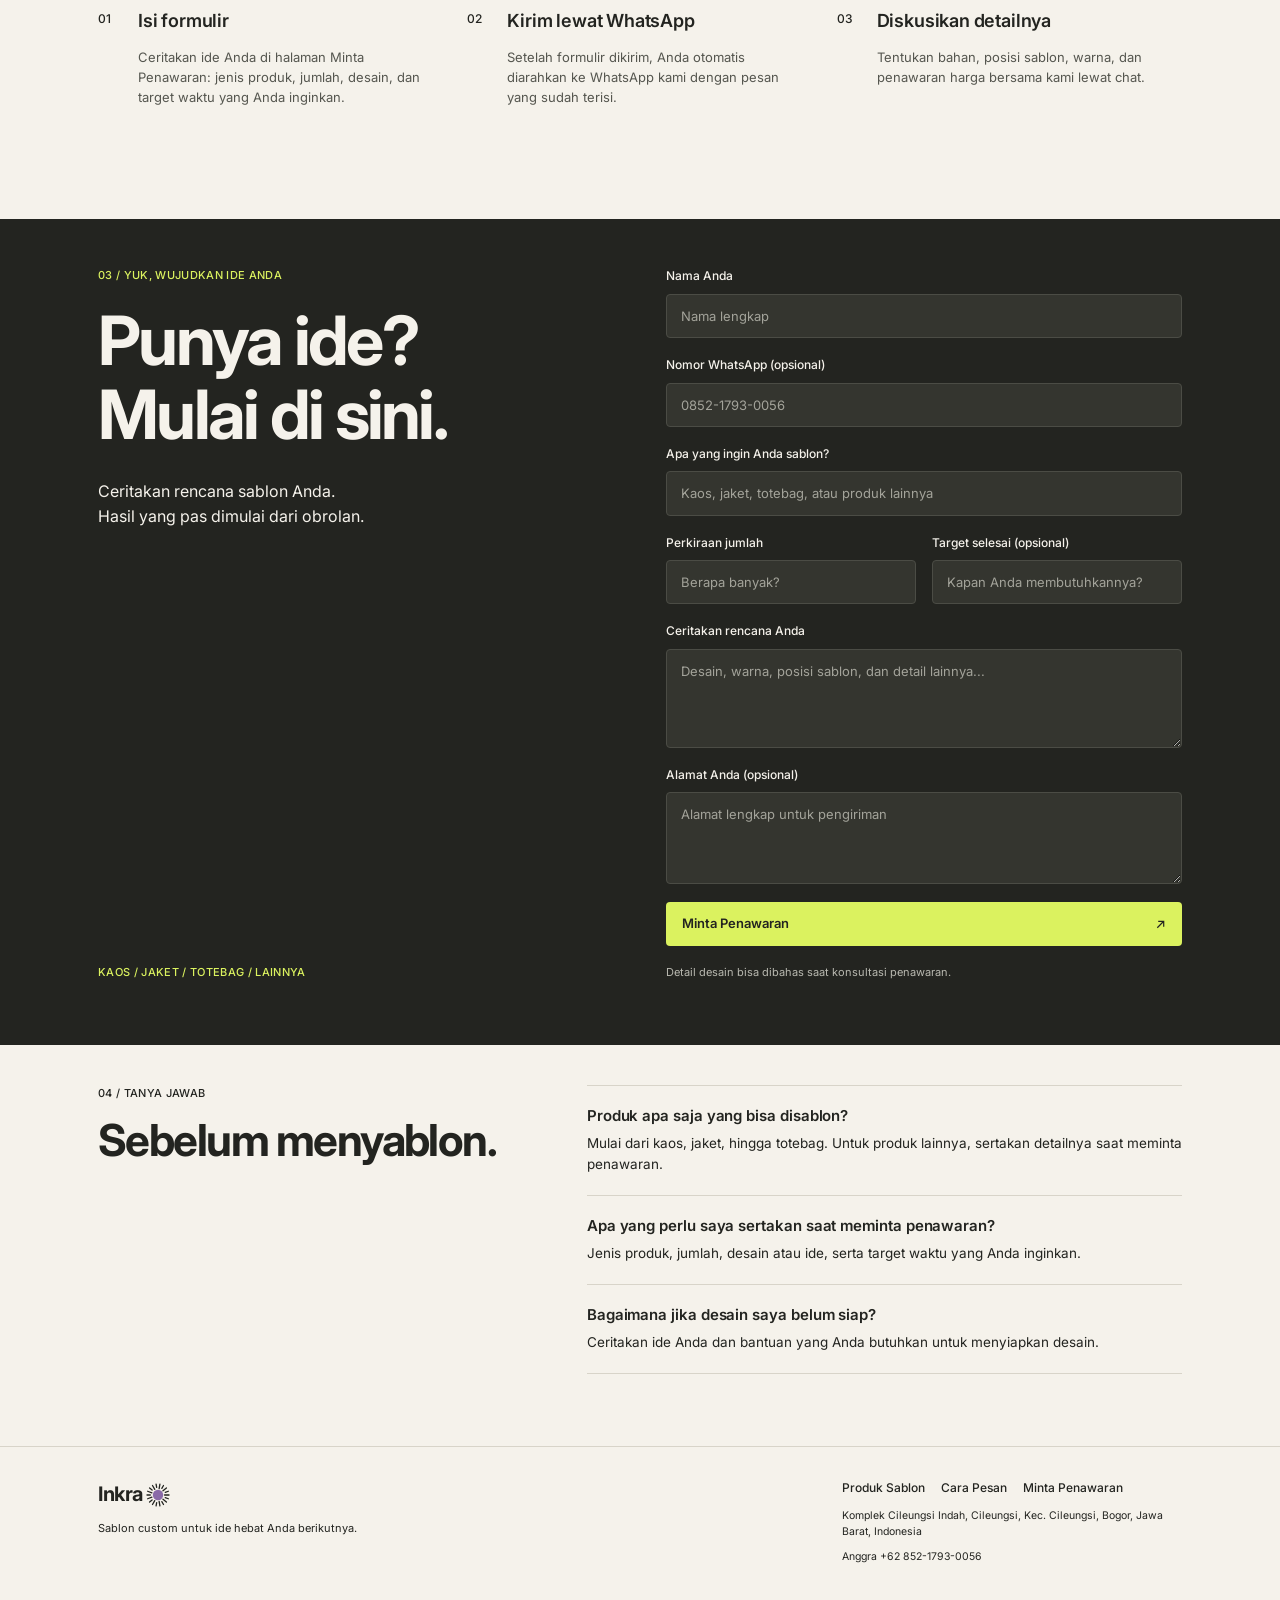
==== commit 0702ff40: "tambah kembali fitur mengirim nomor telepon" ====
--- a/statis/index.html
+++ b/statis/index.html
@@ -123,6 +123,10 @@
                 <input id="nama" name="nama" type="text" maxlength="100" placeholder="Nama lengkap" autocomplete="name" required>
             </div>
             <div class="field">
+                <label for="telepon">Nomor WhatsApp (opsional)</label>
+                <input id="telepon" name="telepon" type="tel" inputmode="tel" maxlength="25" placeholder="0852-1793-0056" autocomplete="tel">
+            </div>
+            <div class="field">
                 <label for="produk">Apa yang ingin Anda sablon?</label>
                 <input id="produk" name="produk" type="text" maxlength="150" placeholder="Kaos, jaket, totebag, atau produk lainnya" required>
             </div>
